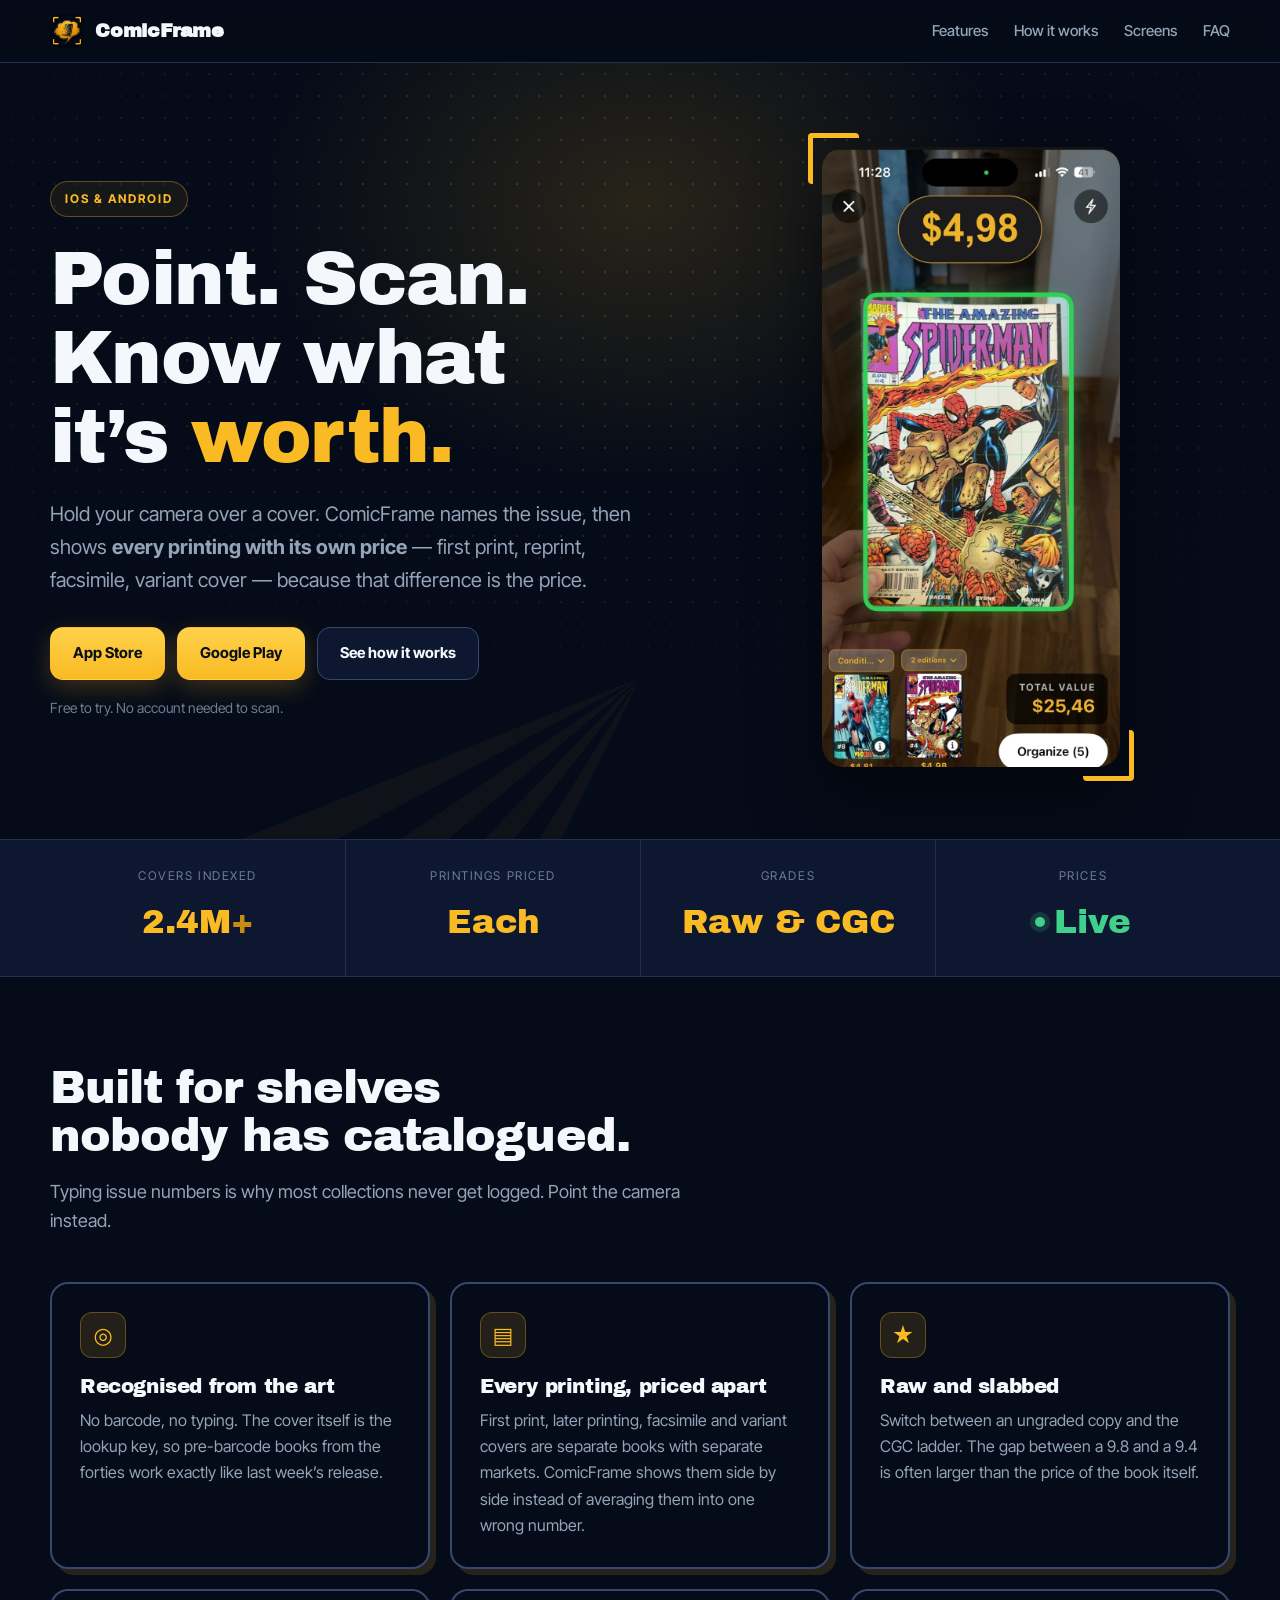
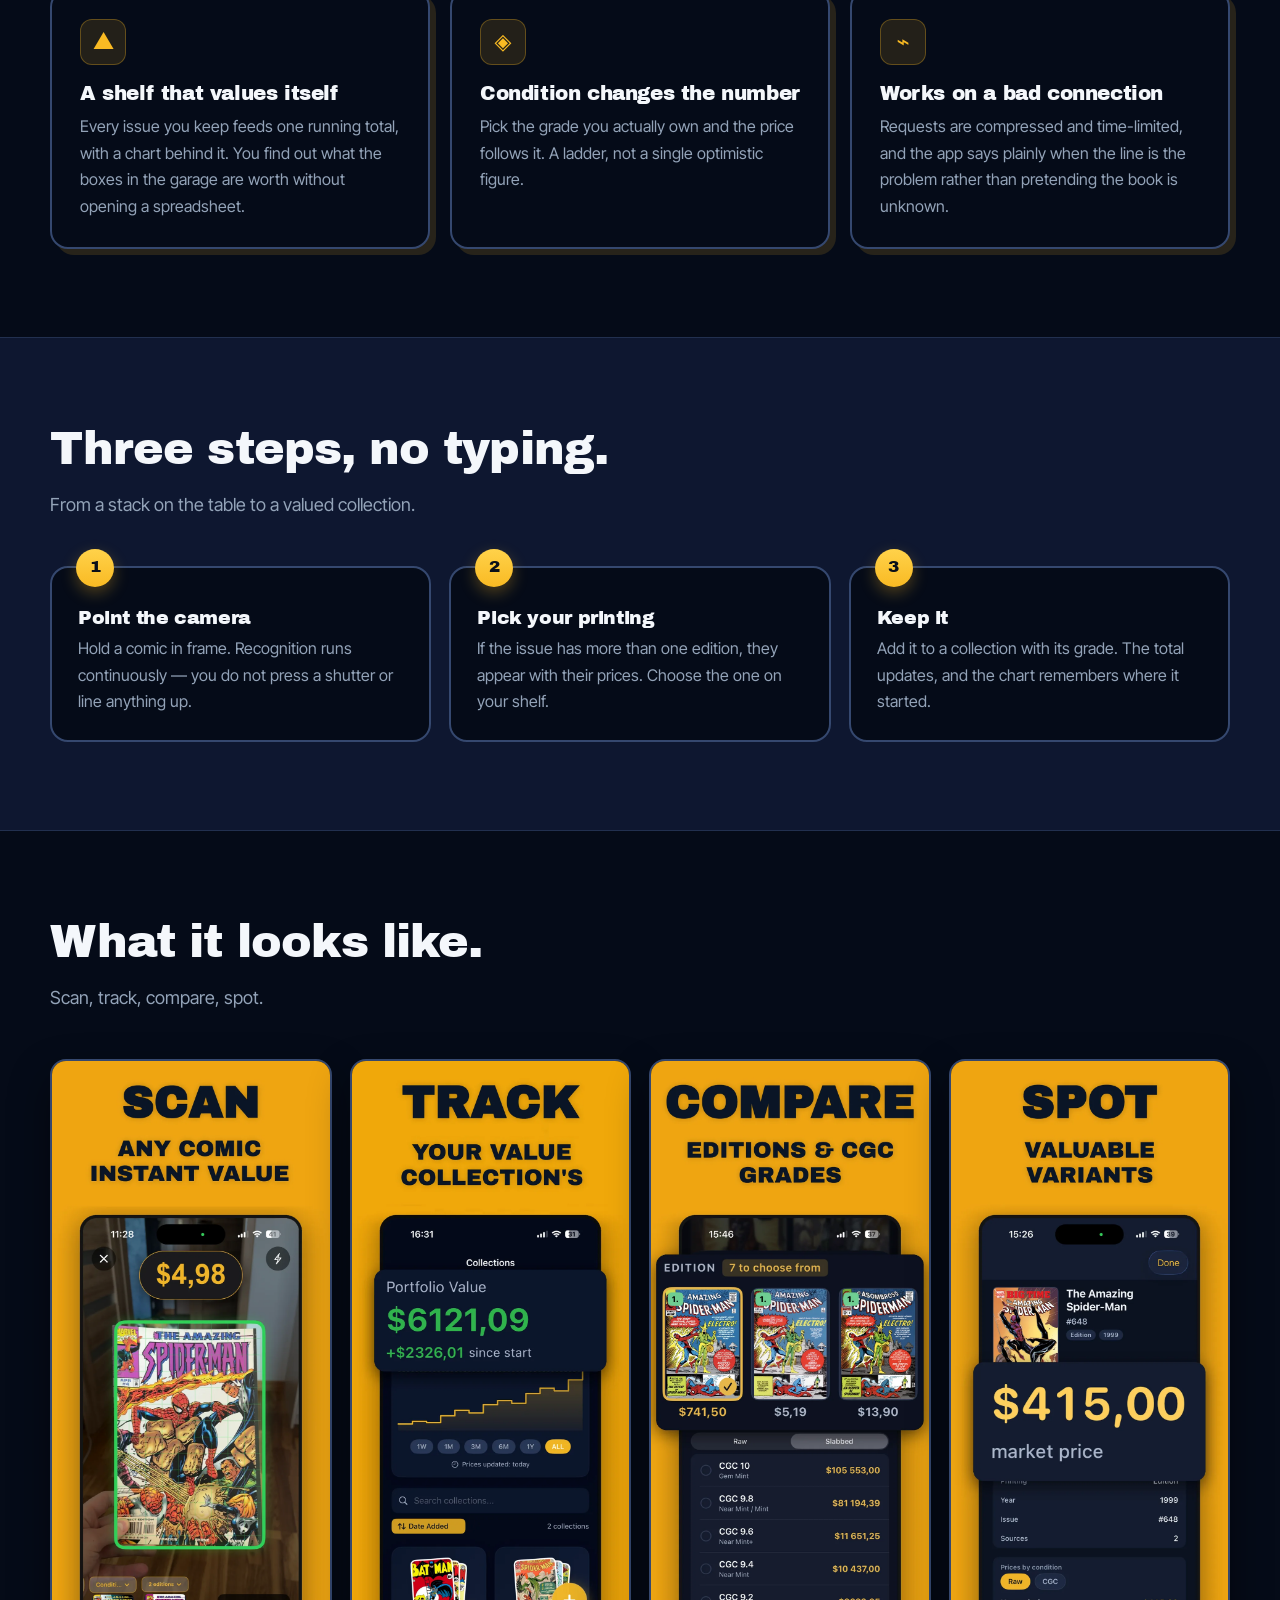
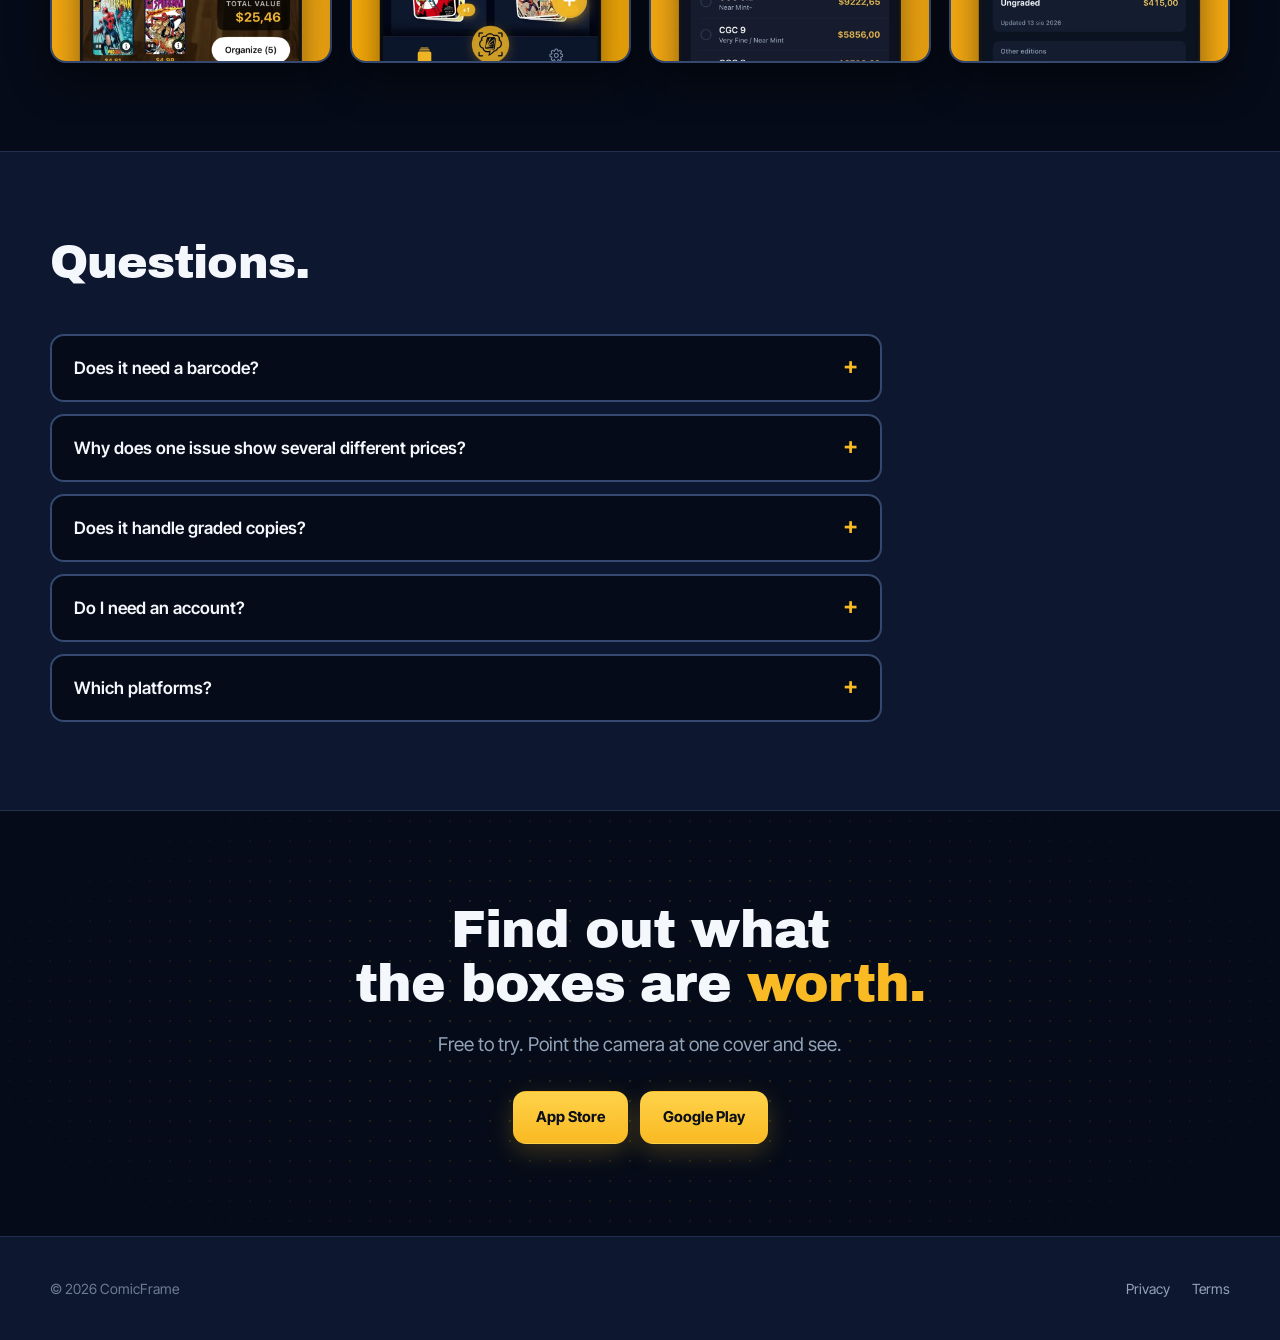
==== index.html @ e2e38753 "Add files via upload" ====
<!DOCTYPE html>
<html lang="en">
<head>
<meta charset="utf-8">
<meta name="viewport" content="width=device-width, initial-scale=1">
<title>ComicFrame — Point. Scan. Know what it&rsquo;s worth.</title>
<meta name="description" content="ComicFrame identifies a comic from its cover with your phone camera, lists every printing with its own price, prices raw and CGC-graded copies, and tracks what your collection is worth. iOS and Android.">
<meta name="theme-color" content="#050B18">

<!-- WDROŻENIE: przyjęto https://comicframe.app jako adres produkcyjny.
     Jeśli strona pójdzie pod inny adres, trzeba go podmienić w: canonical,
     og:url, og:image, twitter:image oraz w JSON-LD niżej — roboty
     społecznościowe NIE rozwiązują ścieżek względnych. -->
<link rel="canonical" href="https://comicframe.app/">

<meta property="og:type" content="website">
<meta property="og:site_name" content="ComicFrame">
<meta property="og:title" content="ComicFrame — Point. Scan. Know what it&rsquo;s worth.">
<meta property="og:description" content="Point your camera at a cover. ComicFrame names the issue, shows every printing with its own price, and tracks what your shelf is worth.">
<meta property="og:image" content="https://comicframe.app/images/og-image.png">
<meta property="og:image:width" content="1200">
<meta property="og:image:height" content="630">
<meta property="og:image:alt" content="ComicFrame — a golden comic speech bubble inside gold scanner brackets on deep navy.">
<meta property="og:url" content="https://comicframe.app/">
<meta name="twitter:card" content="summary_large_image">
<meta name="twitter:title" content="ComicFrame — Point. Scan. Know what it&rsquo;s worth.">
<meta name="twitter:description" content="Every printing priced separately. Raw and CGC. Your shelf, valued.">
<meta name="twitter:image" content="https://comicframe.app/images/og-image.png">

<link rel="icon" href="images/favicon-32.png" sizes="32x32">
<link rel="apple-touch-icon" href="images/apple-touch-icon.png">

<link rel="preconnect" href="https://fonts.googleapis.com">
<link rel="preconnect" href="https://fonts.gstatic.com" crossorigin>
<link href="https://fonts.googleapis.com/css2?family=Archivo+Black&family=Inter+Tight:wght@400;500;600;700&display=swap" rel="stylesheet">
<link rel="stylesheet" href="styles.css">

<script type="application/ld+json">
{
  "@context": "https://schema.org",
  "@type": "SoftwareApplication",
  "name": "ComicFrame",
  "operatingSystem": "iOS, Android",
  "applicationCategory": "ReferenceApplication",
  "url": "https://comicframe.app/",
  "image": "https://comicframe.app/images/og-image.png",
  "installUrl": ["https://apps.apple.com/app/id6804273611", "https://play.google.com/store/apps/details?id=com.happread.comicframe"],
  "description": "Identify a comic from its cover, see every printing priced separately, compare raw and CGC-graded values, and track what your collection is worth."
}
</script>
</head>
<body>

<a class="sr-only" href="#main">Skip to content</a>

<header class="nav" id="top">
  <div class="wrap nav__inner">
    <a class="brand" href="#top">
      <img src="images/icon.png" alt="" width="34" height="34">
      <b>ComicFrame</b>
    </a>
    <nav class="nav__links" aria-label="Sections">
      <a href="#features">Features</a>
      <a href="#how">How it works</a>
      <a href="#screens">Screens</a>
      <a href="#faq">FAQ</a>
    </nav>
  </div>
</header>

<main id="main" tabindex="-1">

  <!-- ── Hero ─────────────────────────────────────────────── -->
  <section class="hero" aria-labelledby="hero-title">
    <div class="hero__bg" aria-hidden="true">
      <span class="hero__rays"></span>
      <span class="hero__glow"></span>
      <span class="hero__dots"></span>
    </div>

    <div class="wrap hero__inner">
      <div class="hero__copy">
        <span class="eyebrow reveal">iOS &amp; Android</span>
        <h1 id="hero-title" class="reveal">Point. Scan.<br>Know what<br>it&rsquo;s <span class="gold-word">worth.</span></h1>
        <p class="hero__lead reveal">
          Hold your camera over a cover. ComicFrame names the issue, then shows
          <strong>every printing with its own price</strong> — first print, reprint,
          facsimile, variant cover — because that difference is the price.
        </p>
        <div class="stores reveal">
          <a class="btn btn--gold" href="https://apps.apple.com/app/id6804273611">App Store</a>
          <a class="btn btn--gold" href="https://play.google.com/store/apps/details?id=com.happread.comicframe">Google Play</a>
          <a class="btn btn--ghost" href="#how">See how it works</a>
        </div>
        <p class="hero__note reveal">Free to try. No account needed to scan.</p>
      </div>

      <div class="shot reveal">
        <!-- SAM TELEFON, nie grafika sklepowa. Pelny kafelek z App Store niesie
             wlasny naglowek („SCAN / ANY COMIC"), ktory obok <h1> czytalby sie
             jak drugi tytul strony. Pelne kafelki zostaja nizej, w galerii. -->
        <img src="images/hero-phone.webp" alt="ComicFrame recognising a comic cover, with its value shown above the book." width="760" height="1581" loading="eager" fetchpriority="high">
      </div>
    </div>
  </section>

  <!-- ── Pasek liczb ──────────────────────────────────────── -->
  <section class="ledger" aria-labelledby="ledger-title">
    <div class="wrap">
      <h2 class="sr-only" id="ledger-title">ComicFrame at a glance</h2>
      <dl class="ledger__grid reveal">
        <div class="ledger__cell">
          <dt class="ledger__label">Covers indexed</dt>
          <dd class="ledger__num">2.4M<em>+</em></dd>
        </div>
        <div class="ledger__cell">
          <dt class="ledger__label">Printings priced</dt>
          <dd class="ledger__num">Each</dd>
        </div>
        <div class="ledger__cell">
          <dt class="ledger__label">Grades</dt>
          <dd class="ledger__num">Raw &amp; CGC</dd>
        </div>
        <div class="ledger__cell">
          <dt class="ledger__label">Prices</dt>
          <dd class="ledger__num ledger__num--live"><span class="dot" aria-hidden="true"></span>Live</dd>
        </div>
      </dl>
    </div>
  </section>

  <!-- ── Funkcje ──────────────────────────────────────────── -->
  <section class="section" id="features" aria-labelledby="features-title">
    <div class="wrap">
      <div class="section__head reveal">
        <h2 id="features-title">Built for shelves<br>nobody has catalogued.</h2>
        <p>Typing issue numbers is why most collections never get logged. Point the camera instead.</p>
      </div>

      <div class="grid grid--3">
        <article class="panel reveal">
          <div class="panel__icon" aria-hidden="true">◎</div>
          <h3>Recognised from the art</h3>
          <p>No barcode, no typing. The cover itself is the lookup key, so pre-barcode books from the forties work exactly like last week&rsquo;s release.</p>
        </article>

        <article class="panel reveal">
          <div class="panel__icon" aria-hidden="true">▤</div>
          <h3>Every printing, priced apart</h3>
          <p>First print, later printing, facsimile and variant covers are separate books with separate markets. ComicFrame shows them side by side instead of averaging them into one wrong number.</p>
        </article>

        <article class="panel reveal">
          <div class="panel__icon" aria-hidden="true">★</div>
          <h3>Raw and slabbed</h3>
          <p>Switch between an ungraded copy and the CGC ladder. The gap between a 9.8 and a 9.4 is often larger than the price of the book itself.</p>
        </article>

        <article class="panel reveal">
          <div class="panel__icon" aria-hidden="true">▲</div>
          <h3>A shelf that values itself</h3>
          <p>Every issue you keep feeds one running total, with a chart behind it. You find out what the boxes in the garage are worth without opening a spreadsheet.</p>
        </article>

        <article class="panel reveal">
          <div class="panel__icon" aria-hidden="true">◈</div>
          <h3>Condition changes the number</h3>
          <p>Pick the grade you actually own and the price follows it. A ladder, not a single optimistic figure.</p>
        </article>

        <article class="panel reveal">
          <div class="panel__icon" aria-hidden="true">⌁</div>
          <h3>Works on a bad connection</h3>
          <p>Requests are compressed and time-limited, and the app says plainly when the line is the problem rather than pretending the book is unknown.</p>
        </article>
      </div>
    </div>
  </section>

  <!-- ── Jak to działa ────────────────────────────────────── -->
  <section class="section section--alt" id="how" aria-labelledby="how-title">
    <div class="wrap">
      <div class="section__head reveal">
        <h2 id="how-title">Three steps, no typing.</h2>
        <p>From a stack on the table to a valued collection.</p>
      </div>

      <div class="steps">
        <article class="step reveal">
          <h3>Point the camera</h3>
          <p>Hold a comic in frame. Recognition runs continuously — you do not press a shutter or line anything up.</p>
        </article>
        <article class="step reveal">
          <h3>Pick your printing</h3>
          <p>If the issue has more than one edition, they appear with their prices. Choose the one on your shelf.</p>
        </article>
        <article class="step reveal">
          <h3>Keep it</h3>
          <p>Add it to a collection with its grade. The total updates, and the chart remembers where it started.</p>
        </article>
      </div>
    </div>
  </section>

  <!-- ── Zrzuty ───────────────────────────────────────────── -->
  <section class="section" id="screens" aria-labelledby="screens-title">
    <div class="wrap">
      <div class="section__head reveal">
        <h2 id="screens-title">What it looks like.</h2>
        <p>Scan, track, compare, spot.</p>
      </div>

      <div class="shots reveal">
        <img src="images/01.webp" alt="Scanning a comic cover; the value appears above it in real time." width="900" height="1947" loading="lazy">
        <img src="images/02.webp" alt="Collection screen with total portfolio value and a chart of how it changed." width="900" height="1947" loading="lazy">
        <img src="images/03.webp" alt="Editions of one issue side by side, each with its own price, above the CGC grade ladder." width="900" height="1947" loading="lazy">
        <img src="images/04.webp" alt="Issue detail showing market price, year, issue number and prices by condition." width="900" height="1947" loading="lazy">
      </div>
    </div>
  </section>

  <!-- ── FAQ ──────────────────────────────────────────────── -->
  <section class="section section--alt" id="faq" aria-labelledby="faq-title">
    <div class="wrap">
      <div class="section__head reveal">
        <h2 id="faq-title">Questions.</h2>
      </div>

      <div class="faq reveal">
        <details>
          <summary>Does it need a barcode?</summary>
          <p>No. Recognition works from the cover art, so books printed long before barcodes existed are identified the same way as current releases.</p>
        </details>
        <details>
          <summary>Why does one issue show several different prices?</summary>
          <p>Because it is several different books. A first print, a later printing and a facsimile share the same cover art and almost nothing else — mixing them into one average is the most common way a collection gets valued wrong.</p>
        </details>
        <details>
          <summary>Does it handle graded copies?</summary>
          <p>Yes. You can switch between a raw copy and the CGC ladder, and the price follows the grade you pick rather than showing one figure for every condition.</p>
        </details>
        <details>
          <summary>Do I need an account?</summary>
          <p>Not to scan. A collection is stored so it survives reinstalling the app, but nothing stops you from opening the camera and checking a book straight away.</p>
        </details>
        <details>
          <summary>Which platforms?</summary>
          <p>iOS and Android.</p>
        </details>
      </div>
    </div>
  </section>

  <!-- ── Wezwanie końcowe ─────────────────────────────────── -->
  <section class="cta" id="get" aria-labelledby="cta-title">
    <span class="cta__dots" aria-hidden="true"></span>
    <div class="wrap cta__inner">
      <h2 id="cta-title" class="reveal">Find out what<br>the boxes are <span class="gold-word">worth.</span></h2>
      <p class="reveal">Free to try. Point the camera at one cover and see.</p>
      <div class="stores reveal">
        <a class="btn btn--gold" href="https://apps.apple.com/app/id6804273611">App Store</a>
        <a class="btn btn--gold" href="https://play.google.com/store/apps/details?id=com.happread.comicframe">Google Play</a>
      </div>
    </div>
  </section>

</main>

<footer class="footer">
  <div class="wrap footer__inner">
    <small>&copy; 2026 ComicFrame</small>
    <nav aria-label="Legal">
      <a href="privacy.html">Privacy</a>
      <a href="terms.html">Terms</a>
    </nav>
  </div>
</footer>

<script src="script.js" defer></script>
</body>
</html>
---- styles.css ----
/* ═══════════════════════════════════════════════════════════════
   ComicFrame — styles.css
   Bez frameworków, bez zależności.

   TOŻSAMOŚĆ WZIĘTA Z IKONY, nie wymyślona od nowa: granatowe tło,
   złoty akcent, rastrowe kropki i narożniki celownika. Ikona ma
   dokładnie te cztery elementy i strona ma je powtarzać, żeby
   listing w sklepie i strona wyglądały jak jedna rzecz.

   Barwy złota pobrane próbnikiem wprost z `images/icon.png`
   (#F9BA23 w dymku), nie dobrane na oko.
   ═══════════════════════════════════════════════════════════════ */

:root {
  /* Granat — trzy poziomy głębi. Tło jest niemal czarne, tak jak
     w ikonie; panele wychodzą z niego, zamiast na nim leżeć. */
  --bg: #050B18;
  --surface: #0E1730;
  --surface-hi: #16223F;
  --border: #22304F;
  --border-hi: #35486F;

  /* Złoto z ikony. `gold` to barwa dymku, `gold-hi` rozjaśnienie
     na krawędzi, `gold-lo` cień pod spodem. */
  --gold: #F9BA23;
  --gold-hi: #FFD24A;
  --gold-lo: #C88A10;
  --on-gold: #0A0F19;

  --ink: #F4F7FB;
  --muted: #93A3B8;
  --muted-dim: #6C7C93;
  --up: #3FD18B;

  --maxw: 1180px;
  --radius: 18px;

  /* Rastrowe kropki — sygnatura komiksu. Jeden gradient, używany
     wielokrotnie; trzymany w zmiennej, żeby gęstość dało się
     zmienić w jednym miejscu. */
  --halftone: radial-gradient(circle at center, rgba(249, 186, 35, .16) 1.4px, transparent 1.6px);
}

* { box-sizing: border-box; }

html { scroll-behavior: smooth; }
@media (prefers-reduced-motion: reduce) {
  html { scroll-behavior: auto; }
}

body {
  margin: 0;
  background: var(--bg);
  color: var(--ink);
  font: 400 17px/1.65 'Inter Tight', -apple-system, BlinkMacSystemFont, 'Segoe UI', system-ui, sans-serif;
  -webkit-font-smoothing: antialiased;
  overflow-x: hidden;
}

h1, h2, h3 {
  font-family: 'Archivo Black', 'Inter Tight', system-ui, sans-serif;
  font-weight: 400;
  line-height: 1.04;
  letter-spacing: -.02em;
  text-wrap: balance;
  margin: 0;
}

a { color: var(--gold); text-decoration: none; }
a:hover { color: var(--gold-hi); }

:focus-visible {
  outline: 3px solid var(--gold);
  outline-offset: 3px;
  border-radius: 6px;
}

img { max-width: 100%; height: auto; display: block; }

.wrap { width: min(100% - 40px, var(--maxw)); margin-inline: auto; }

.sr-only {
  position: absolute; width: 1px; height: 1px;
  padding: 0; margin: -1px; overflow: hidden;
  clip-path: inset(50%); white-space: nowrap;
}

.gold-word { color: var(--gold); }

/* ── Nawigacja ─────────────────────────────────────────────── */

.nav {
  position: sticky; top: 0; z-index: 50;
  background: rgba(5, 11, 24, .82);
  backdrop-filter: blur(14px);
  border-bottom: 1px solid var(--border);
}

.nav__inner {
  display: flex; align-items: center; gap: 24px;
  padding: 14px 0;
}

.brand { display: flex; align-items: center; gap: 11px; color: var(--ink); }
.brand img { width: 34px; height: 34px; border-radius: 9px; }
.brand b {
  font-family: 'Archivo Black', system-ui, sans-serif;
  font-size: 19px; letter-spacing: -.01em;
}

.nav__links { display: flex; gap: 26px; margin-left: auto; }
.nav__links a { color: var(--muted); font-size: 15px; font-weight: 500; }
.nav__links a:hover { color: var(--ink); }

@media (max-width: 780px) { .nav__links { display: none; } }

/* ── Przyciski ─────────────────────────────────────────────── */

.btn {
  display: inline-flex; align-items: center; gap: 9px;
  padding: 13px 22px;
  border-radius: 13px;
  font-weight: 700; font-size: 15px;
  border: 1px solid transparent;
  transition: transform .16s ease, box-shadow .16s ease, background .16s ease;
}

/* Tekst na złocie MUSI być ciemny. Biel na #F9BA23 daje ok. 2:1,
   czyli poniżej każdego progu czytelności. */
.btn--gold {
  background: linear-gradient(180deg, var(--gold-hi), var(--gold));
  color: var(--on-gold);
  box-shadow: 0 8px 24px rgba(249, 186, 35, .22);
}
.btn--gold:hover { color: var(--on-gold); transform: translateY(-2px); box-shadow: 0 12px 30px rgba(249, 186, 35, .3); }

.btn--ghost {
  background: var(--surface);
  border-color: var(--border-hi);
  color: var(--ink);
}
.btn--ghost:hover { color: var(--ink); background: var(--surface-hi); transform: translateY(-2px); }

.stores { display: flex; flex-wrap: wrap; gap: 12px; margin-top: 30px; }

/* ── Sekcja hero ───────────────────────────────────────────── */

.hero { position: relative; padding: 84px 0 72px; overflow: hidden; }

.hero__bg { position: absolute; inset: 0; pointer-events: none; }

/* Promienie z okładki na ikonie. Stożkowy gradient daje ten sam
   efekt co rysowane linie, ale bez pliku graficznego. */
.hero__rays {
  position: absolute; left: 50%; top: -28%;
  width: 130vmax; height: 130vmax; transform: translateX(-50%);
  background: conic-gradient(from 200deg,
    transparent 0deg 6deg, rgba(249, 186, 35, .05) 6deg 12deg,
    transparent 12deg 18deg, rgba(249, 186, 35, .05) 18deg 24deg,
    transparent 24deg 30deg, rgba(249, 186, 35, .05) 30deg 36deg,
    transparent 36deg 42deg, rgba(249, 186, 35, .05) 42deg 48deg,
    transparent 48deg 140deg);
  opacity: .8;
}

.hero__dots {
  position: absolute; inset: 0;
  background-image: var(--halftone);
  background-size: 22px 22px;
  mask-image: radial-gradient(ellipse 70% 55% at 50% 30%, #000 40%, transparent 100%);
  -webkit-mask-image: radial-gradient(ellipse 70% 55% at 50% 30%, #000 40%, transparent 100%);
}

.hero__glow {
  position: absolute; left: 50%; top: -140px;
  width: 760px; height: 560px; transform: translateX(-50%);
  background: radial-gradient(closest-side, rgba(249, 186, 35, .14), transparent);
}

.hero__inner {
  position: relative;
  display: grid; grid-template-columns: 1.08fr .92fr;
  gap: 56px; align-items: center;
}

.hero h1 { font-size: clamp(42px, 6.4vw, 76px); }

.eyebrow {
  display: inline-flex; align-items: center; gap: 9px;
  font-size: 12px; font-weight: 700; letter-spacing: .16em;
  text-transform: uppercase; color: var(--gold);
  border: 1px solid rgba(249, 186, 35, .34);
  background: rgba(249, 186, 35, .07);
  padding: 7px 14px; border-radius: 999px;
  margin-bottom: 22px;
}

.hero__lead {
  font-size: clamp(17px, 2vw, 20px);
  color: var(--muted); margin: 22px 0 0; max-width: 34em;
}

.hero__note { margin-top: 16px; font-size: 14px; color: var(--muted-dim); }

/* Telefon w hero dostaje narożniki celownika — ten sam element,
   który obramowuje ikonę. */
.shot { position: relative; }

/* Zrzut telefonu ma proporcje 1:2, wiec przy pelnej szerokosci kolumny
   urosl na dwa ekrany i wypychal wszystko ponizej. Ograniczenie WYSOKOSCI,
   nie szerokosci: przy niskim oknie kadr sam sie zwezi, zamiast wystawac. */
.shot img {
  border-radius: 22px;
  box-shadow: 0 30px 70px rgba(0, 0, 0, .55);
  max-height: min(74vh, 620px);
  width: auto;
  margin-inline: auto;
}

/* Narozniki celownika — ten sam element, ktory obramowuje ikone.
   `.shot` jest zwezone do szerokosci obrazu (`width: fit-content`),
   inaczej narozniki trzymalyby sie krawedzi KOLUMNY siatki i wisialy
   w powietrzu obok telefonu. */
.shot { width: fit-content; margin-inline: auto; }
.shot::before, .shot::after {
  content: ''; position: absolute; width: 46px; height: 46px;
  border: 5px solid var(--gold); border-radius: 4px;
}
.shot::before { top: -14px; left: -14px; border-right: 0; border-bottom: 0; }
.shot::after { bottom: -14px; right: -14px; border-left: 0; border-top: 0; }

@media (max-width: 900px) {
  .hero__inner { grid-template-columns: 1fr; gap: 44px; }
  .hero { padding-top: 56px; }
}

/* ── Pasek liczb ───────────────────────────────────────────── */

.ledger { border-block: 1px solid var(--border); background: var(--surface); }

.ledger__grid {
  display: grid; grid-template-columns: repeat(4, 1fr);
  margin: 0;
}

.ledger__cell {
  padding: 26px 20px; text-align: center;
  border-left: 1px solid var(--border);
}
.ledger__cell:first-child { border-left: 0; }

.ledger__label {
  font-size: 12px; letter-spacing: .13em; text-transform: uppercase;
  color: var(--muted-dim); margin-bottom: 8px;
}
.ledger__num {
  margin: 0;
  font-family: 'Archivo Black', system-ui, sans-serif;
  font-size: clamp(24px, 3.2vw, 34px); color: var(--gold);
  font-variant-numeric: tabular-nums;
}
.ledger__num em { font-style: normal; color: var(--gold-lo); }

.ledger__num--live { display: flex; align-items: center; justify-content: center; gap: 9px; color: var(--up); }
.dot {
  width: 10px; height: 10px; border-radius: 50%;
  background: var(--up); box-shadow: 0 0 0 5px rgba(63, 209, 139, .16);
}

@media (max-width: 700px) {
  .ledger__grid { grid-template-columns: repeat(2, 1fr); }
  .ledger__cell:nth-child(3) { border-left: 0; }
  .ledger__cell:nth-child(n+3) { border-top: 1px solid var(--border); }
}

/* ── Sekcje ────────────────────────────────────────────────── */

.section { padding: 88px 0; }
.section--alt { background: var(--surface); border-block: 1px solid var(--border); }

.section__head { max-width: 42rem; margin-bottom: 46px; }
.section__head h2 { font-size: clamp(30px, 4.4vw, 46px); }
.section__head p { color: var(--muted); font-size: 18px; margin: 16px 0 0; }

/* ── Panele (karty) ────────────────────────────────────────── */

/* PANEL KOMIKSOWY: gruby kontur i twardy cień z przesunięciem,
   jak kadr na stronie zeszytu. Zwykły miękki cień gubiłby
   związek z ikoną. */
.grid { display: grid; gap: 20px; }
.grid--3 { grid-template-columns: repeat(3, 1fr); }
.grid--2 { grid-template-columns: repeat(2, 1fr); }

.panel {
  position: relative;
  background: var(--bg);
  border: 2px solid var(--border-hi);
  border-radius: var(--radius);
  padding: 28px;
  box-shadow: 6px 6px 0 rgba(249, 186, 35, .14);
  transition: transform .18s ease, box-shadow .18s ease, border-color .18s ease;
}
.panel:hover {
  transform: translate(-2px, -2px);
  box-shadow: 10px 10px 0 rgba(249, 186, 35, .22);
  border-color: var(--gold-lo);
}

.section--alt .panel { background: var(--bg); }

.panel__icon {
  width: 46px; height: 46px; border-radius: 12px;
  display: grid; place-items: center;
  background: rgba(249, 186, 35, .12);
  border: 1px solid rgba(249, 186, 35, .3);
  color: var(--gold); font-size: 22px;
  margin-bottom: 18px;
}

.panel h3 { font-size: 20px; margin-bottom: 10px; }
.panel p { color: var(--muted); margin: 0; font-size: 16px; }

@media (max-width: 900px) { .grid--3 { grid-template-columns: 1fr; } .grid--2 { grid-template-columns: 1fr; } }

/* ── Kroki ─────────────────────────────────────────────────── */

.steps { counter-reset: krok; display: grid; gap: 18px; grid-template-columns: repeat(3, 1fr); }

.step {
  position: relative; padding: 30px 26px 26px;
  background: var(--bg);
  border: 2px solid var(--border-hi); border-radius: var(--radius);
}
.step::before {
  counter-increment: krok; content: counter(krok);
  position: absolute; top: -19px; left: 24px;
  width: 38px; height: 38px; border-radius: 50%;
  display: grid; place-items: center;
  background: linear-gradient(180deg, var(--gold-hi), var(--gold));
  color: var(--on-gold);
  font-family: 'Archivo Black', system-ui, sans-serif; font-size: 17px;
  box-shadow: 0 6px 16px rgba(249, 186, 35, .3);
}
.step h3 { font-size: 19px; margin: 10px 0 8px; }
.step p { color: var(--muted); margin: 0; font-size: 16px; }

@media (max-width: 900px) { .steps { grid-template-columns: 1fr; } }

/* ── Galeria zrzutów ───────────────────────────────────────── */

.shots {
  display: grid; grid-template-columns: repeat(4, 1fr); gap: 18px;
}
.shots img {
  border-radius: 16px;
  border: 2px solid var(--border-hi);
  box-shadow: 0 18px 40px rgba(0, 0, 0, .45);
}

@media (max-width: 980px) { .shots { grid-template-columns: repeat(2, 1fr); } }

/* ── FAQ ───────────────────────────────────────────────────── */

.faq { display: grid; gap: 12px; max-width: 52rem; }

.faq details {
  background: var(--bg);
  border: 2px solid var(--border-hi); border-radius: 14px;
  padding: 18px 22px;
}
.faq summary {
  cursor: pointer; font-weight: 600; font-size: 17px;
  list-style: none; display: flex; justify-content: space-between; gap: 18px;
}
.faq summary::-webkit-details-marker { display: none; }
.faq summary::after { content: '+'; color: var(--gold); font-size: 24px; line-height: 1; }
.faq details[open] summary::after { content: '−'; }
.faq p { color: var(--muted); margin: 14px 0 0; font-size: 16px; }

/* ── Wezwanie końcowe ──────────────────────────────────────── */

.cta { position: relative; padding: 92px 0; overflow: hidden; text-align: center; }
.cta__dots {
  position: absolute; inset: 0;
  background-image: var(--halftone); background-size: 20px 20px;
  mask-image: radial-gradient(ellipse 60% 70% at 50% 50%, #000 30%, transparent 100%);
  -webkit-mask-image: radial-gradient(ellipse 60% 70% at 50% 50%, #000 30%, transparent 100%);
}
.cta__inner { position: relative; }
.cta h2 { font-size: clamp(30px, 5vw, 52px); }
.cta p { color: var(--muted); font-size: 19px; margin: 18px auto 0; max-width: 34em; }
.cta .stores { justify-content: center; }

/* ── Stopka ────────────────────────────────────────────────── */

.footer { border-top: 1px solid var(--border); padding: 40px 0; background: var(--surface); }
.footer__inner { display: flex; flex-wrap: wrap; gap: 20px; align-items: center; justify-content: space-between; }
.footer small { color: var(--muted-dim); font-size: 14px; }
.footer nav { display: flex; gap: 22px; }
.footer nav a { color: var(--muted); font-size: 14px; }
.footer nav a:hover { color: var(--ink); }

/* ── Odsłanianie przy przewijaniu ──────────────────────────── */

/* Stan ukryty istnieje TYLKO gdy JavaScript dodał `html.motion`.
   Bez skryptu wszystko jest widoczne od razu — animacja nie może
   decydować o tym, czy treść w ogóle się pokaże. */
.motion .reveal { opacity: 0; transform: translateY(18px); }
.motion .reveal.is-in {
  opacity: 1; transform: none;
  transition: opacity .6s ease, transform .6s cubic-bezier(.22, 1, .36, 1);
}

@media (prefers-reduced-motion: reduce) {
  .motion .reveal { opacity: 1; transform: none; }
  .panel:hover, .btn:hover { transform: none; }
}

/* ── Strony prawne ─────────────────────────────────────────── */

.legal { padding: 64px 0 88px; }
.legal h1 { font-size: clamp(32px, 5vw, 46px); margin-bottom: 10px; }
.legal .updated { color: var(--muted-dim); font-size: 14px; margin-bottom: 40px; }
.legal h2 { font-size: 22px; margin: 38px 0 12px; }
.legal p, .legal li { color: var(--muted); font-size: 16px; }
.legal ul { padding-left: 20px; }
.legal a { text-decoration: underline; }
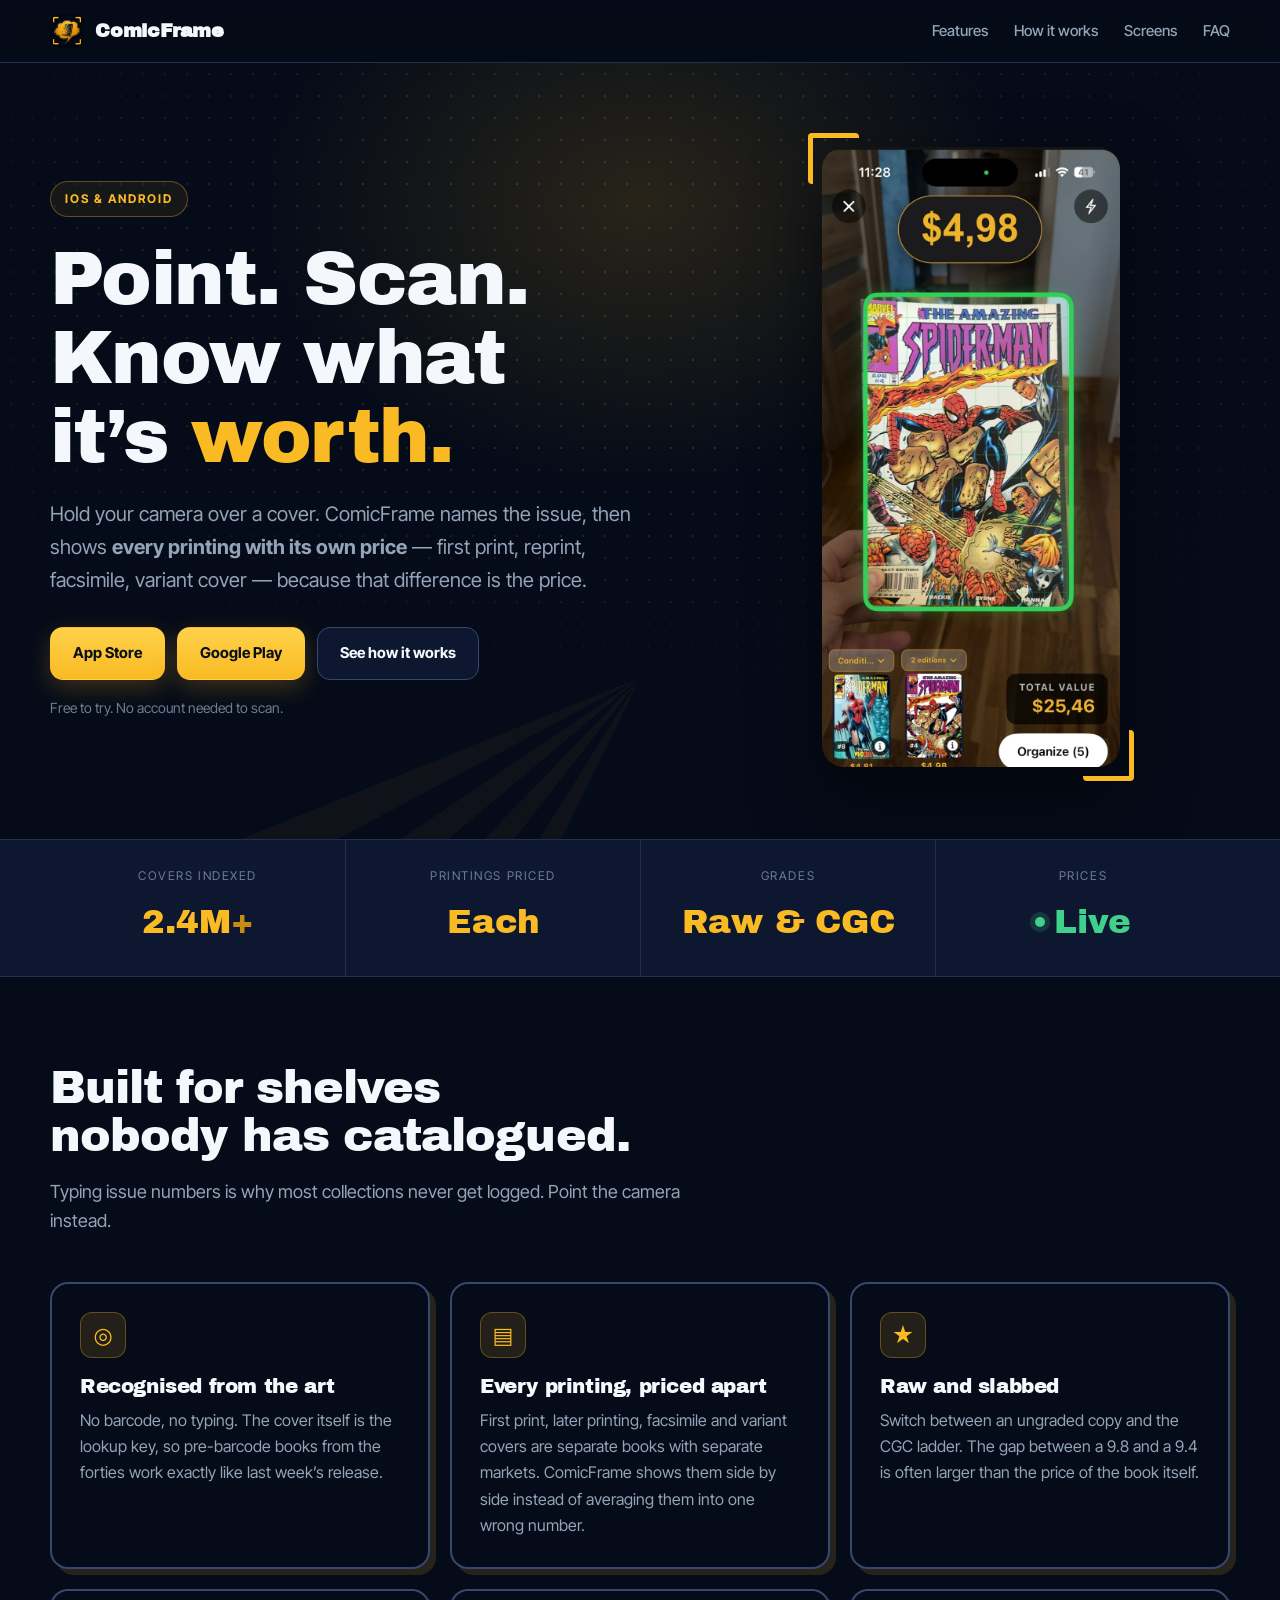
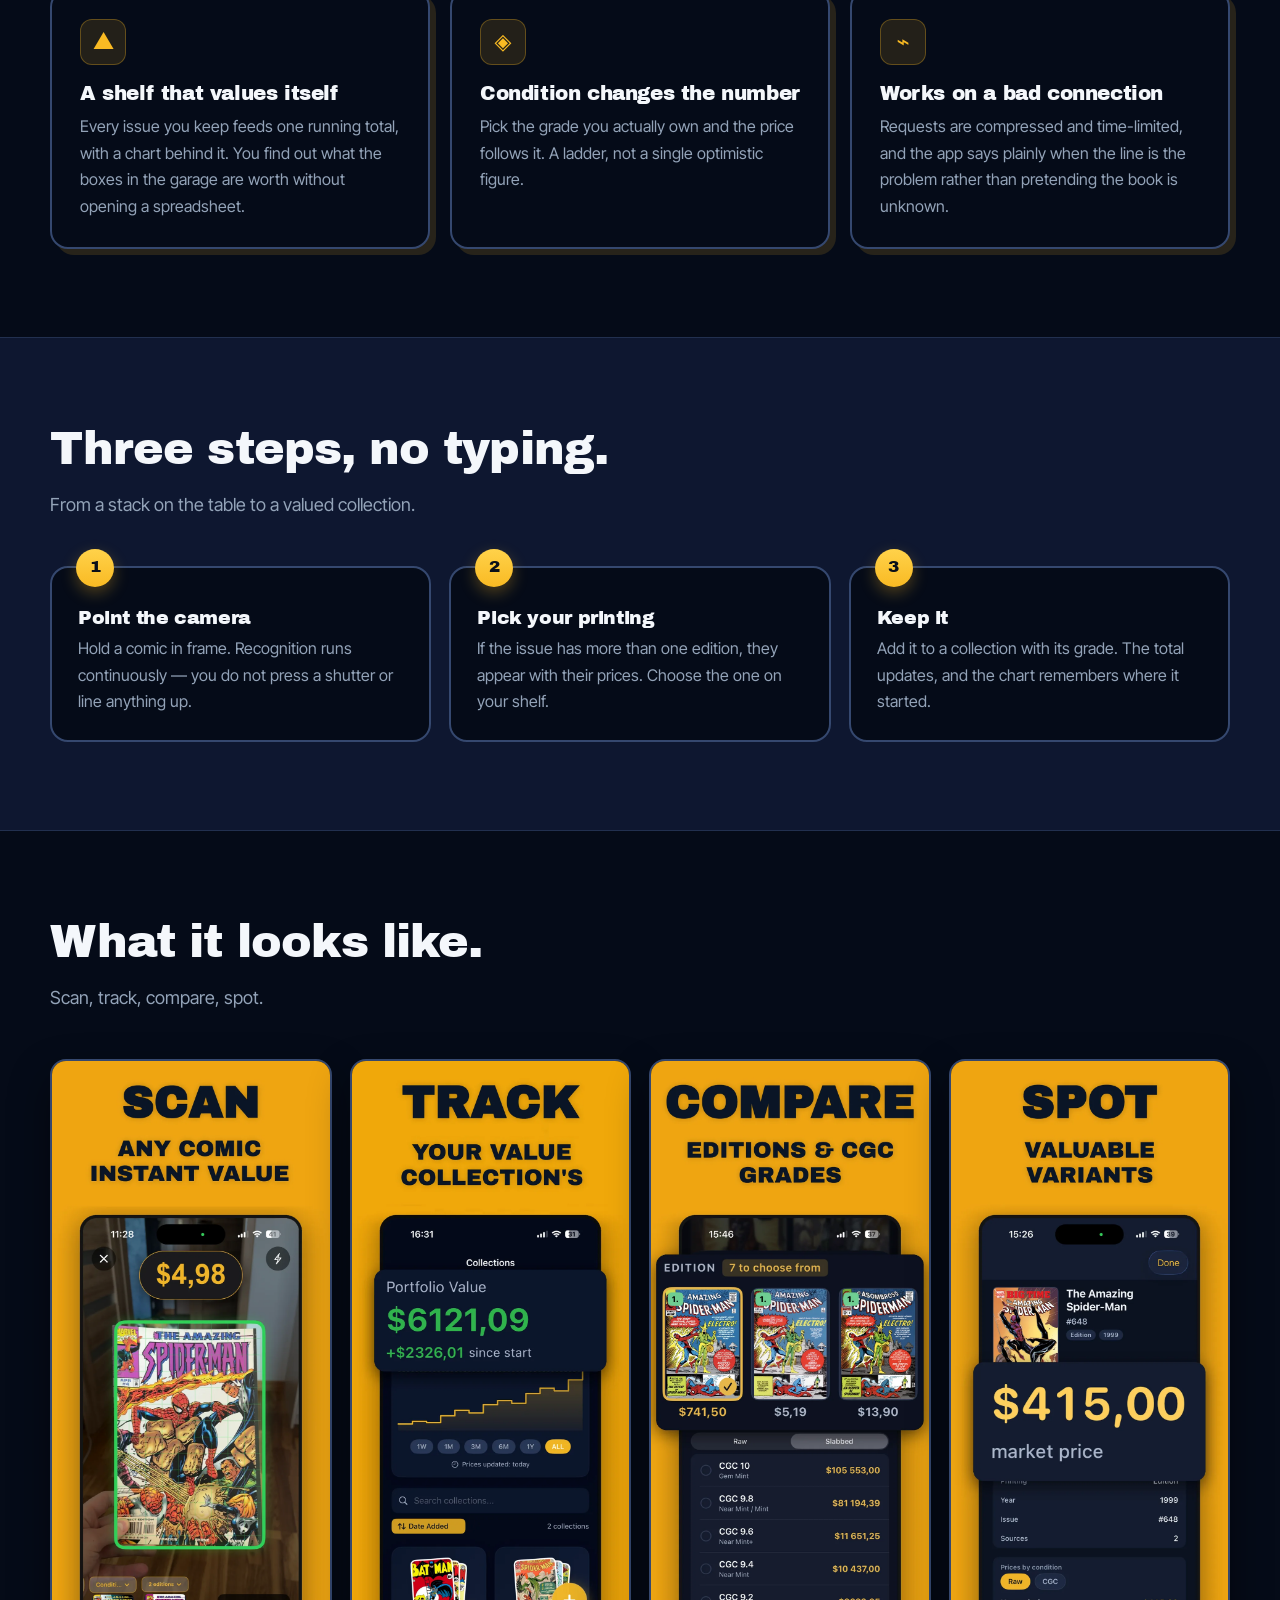
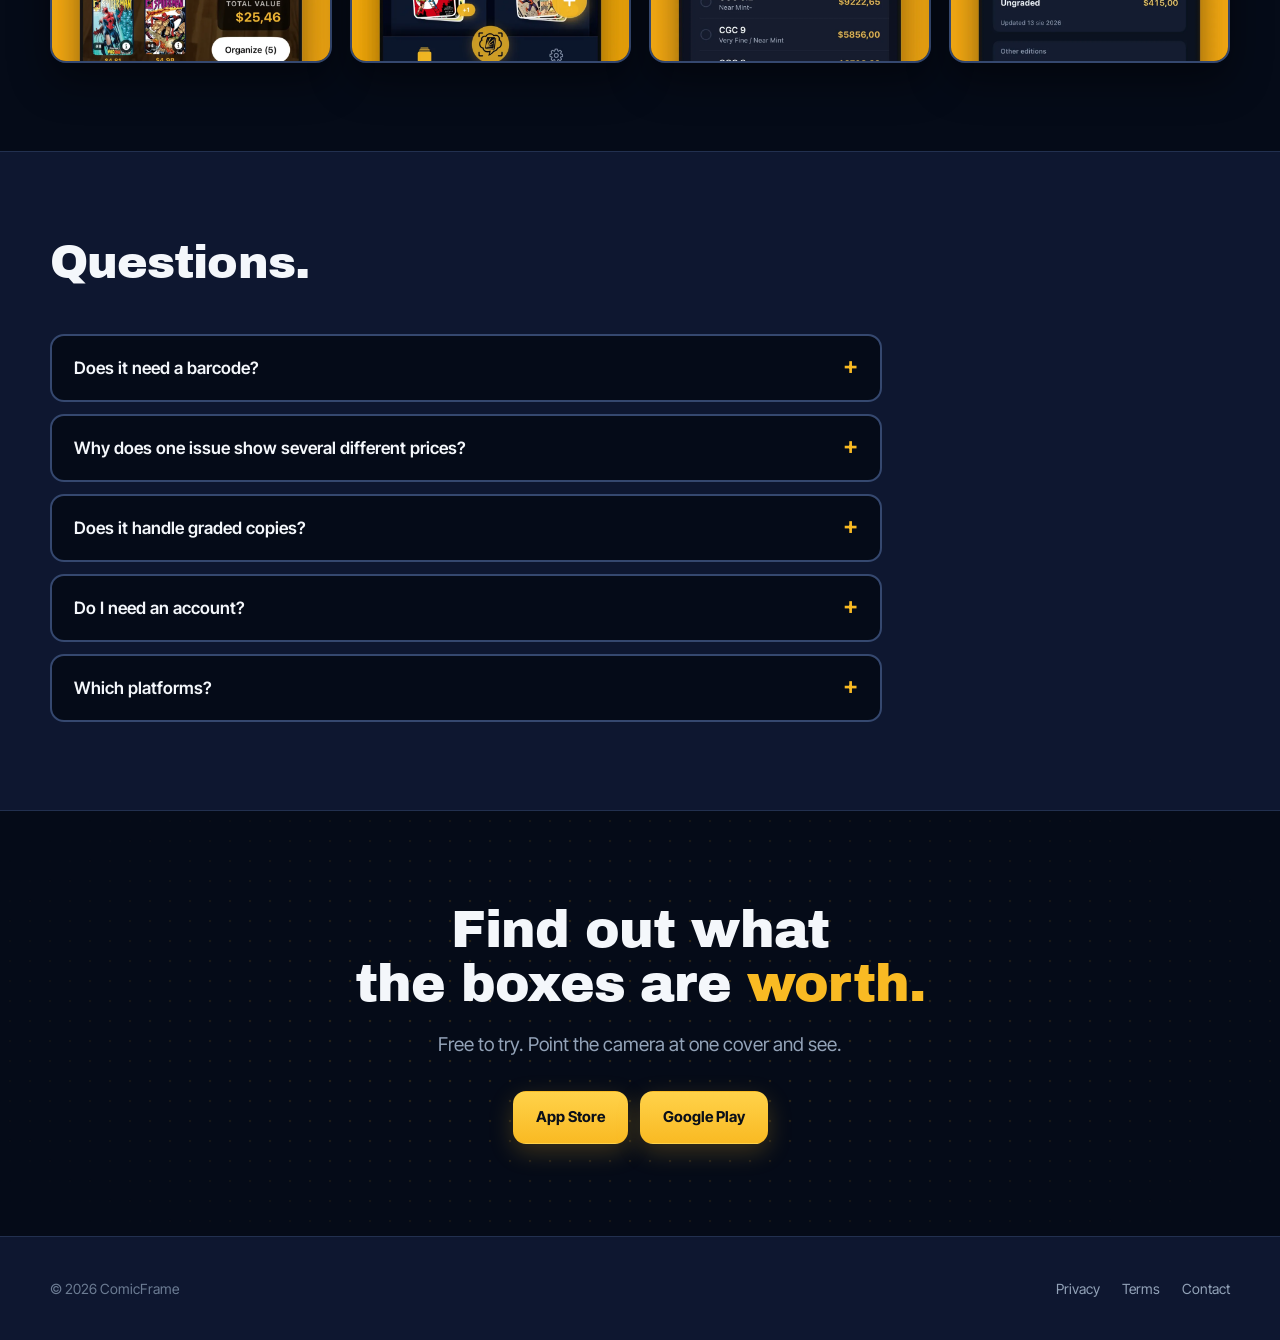
==== commit f11aa78f: "Update canonical and Open Graph URLs to new domain" ====
--- a/index.html
+++ b/index.html
@@ -7,25 +7,25 @@
 <meta name="description" content="ComicFrame identifies a comic from its cover with your phone camera, lists every printing with its own price, prices raw and CGC-graded copies, and tracks what your collection is worth. iOS and Android.">
 <meta name="theme-color" content="#050B18">
 
-<!-- WDROŻENIE: przyjęto https://comicframe.app jako adres produkcyjny.
+<!-- WDROŻENIE: przyjęto https://comicframe.happread.com jako adres produkcyjny.
      Jeśli strona pójdzie pod inny adres, trzeba go podmienić w: canonical,
      og:url, og:image, twitter:image oraz w JSON-LD niżej — roboty
      społecznościowe NIE rozwiązują ścieżek względnych. -->
-<link rel="canonical" href="https://comicframe.app/">
+<link rel="canonical" href="https://comicframe.happread.com/">
 
 <meta property="og:type" content="website">
 <meta property="og:site_name" content="ComicFrame">
 <meta property="og:title" content="ComicFrame — Point. Scan. Know what it&rsquo;s worth.">
 <meta property="og:description" content="Point your camera at a cover. ComicFrame names the issue, shows every printing with its own price, and tracks what your shelf is worth.">
-<meta property="og:image" content="https://comicframe.app/images/og-image.png">
+<meta property="og:image" content="https://comicframe.happread.com/images/og-image.png">
 <meta property="og:image:width" content="1200">
 <meta property="og:image:height" content="630">
 <meta property="og:image:alt" content="ComicFrame — a golden comic speech bubble inside gold scanner brackets on deep navy.">
-<meta property="og:url" content="https://comicframe.app/">
+<meta property="og:url" content="https://comicframe.happread.com/">
 <meta name="twitter:card" content="summary_large_image">
 <meta name="twitter:title" content="ComicFrame — Point. Scan. Know what it&rsquo;s worth.">
 <meta name="twitter:description" content="Every printing priced separately. Raw and CGC. Your shelf, valued.">
-<meta name="twitter:image" content="https://comicframe.app/images/og-image.png">
+<meta name="twitter:image" content="https://comicframe.happread.com/images/og-image.png">
 
 <link rel="icon" href="images/favicon-32.png" sizes="32x32">
 <link rel="apple-touch-icon" href="images/apple-touch-icon.png">
@@ -42,8 +42,8 @@
   "name": "ComicFrame",
   "operatingSystem": "iOS, Android",
   "applicationCategory": "ReferenceApplication",
-  "url": "https://comicframe.app/",
-  "image": "https://comicframe.app/images/og-image.png",
+  "url": "https://comicframe.happread.com/",
+  "image": "https://comicframe.happread.com/images/og-image.png",
   "installUrl": ["https://apps.apple.com/app/id6804273611", "https://play.google.com/store/apps/details?id=com.happread.comicframe"],
   "description": "Identify a comic from its cover, see every printing priced separately, compare raw and CGC-graded values, and track what your collection is worth."
 }
@@ -272,6 +272,7 @@
     <nav aria-label="Legal">
       <a href="privacy.html">Privacy</a>
       <a href="terms.html">Terms</a>
+      <a href="mailto:admhappread@gmail.com">Contact</a>
     </nav>
   </div>
 </footer>
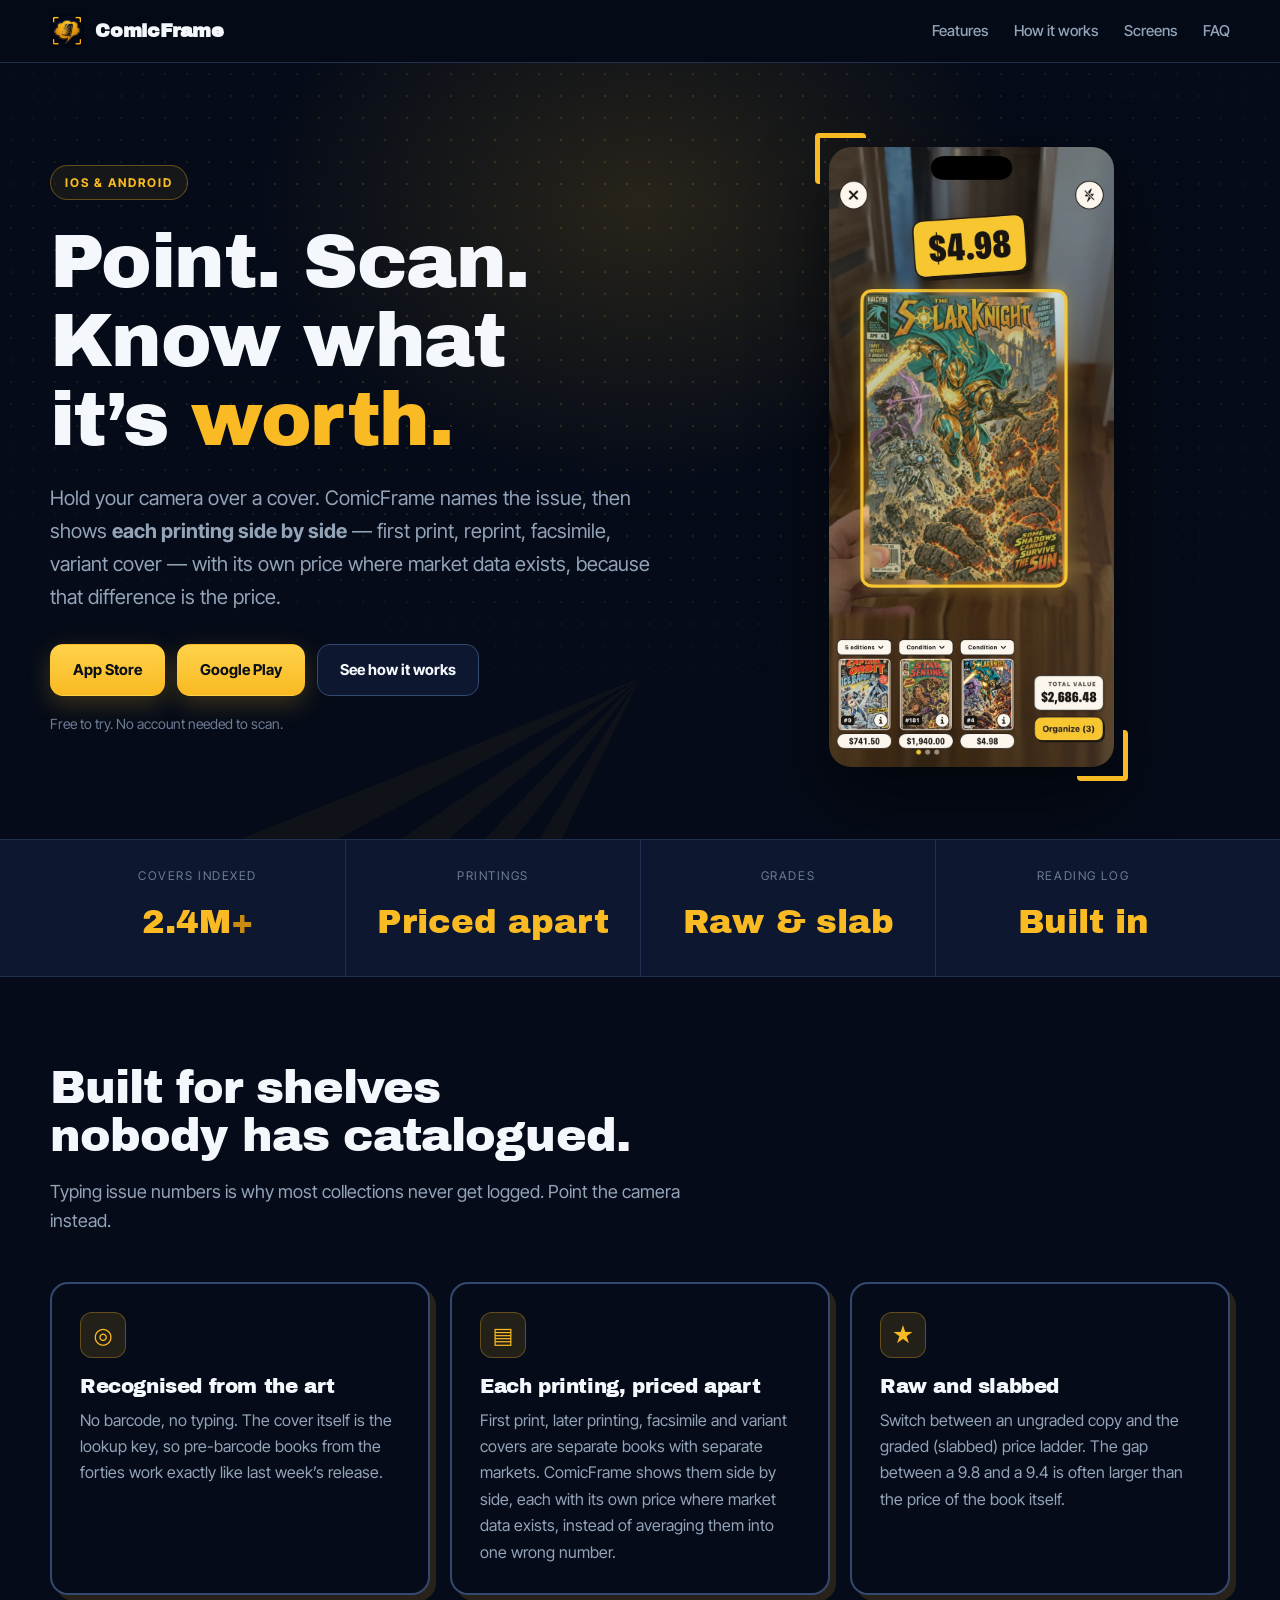
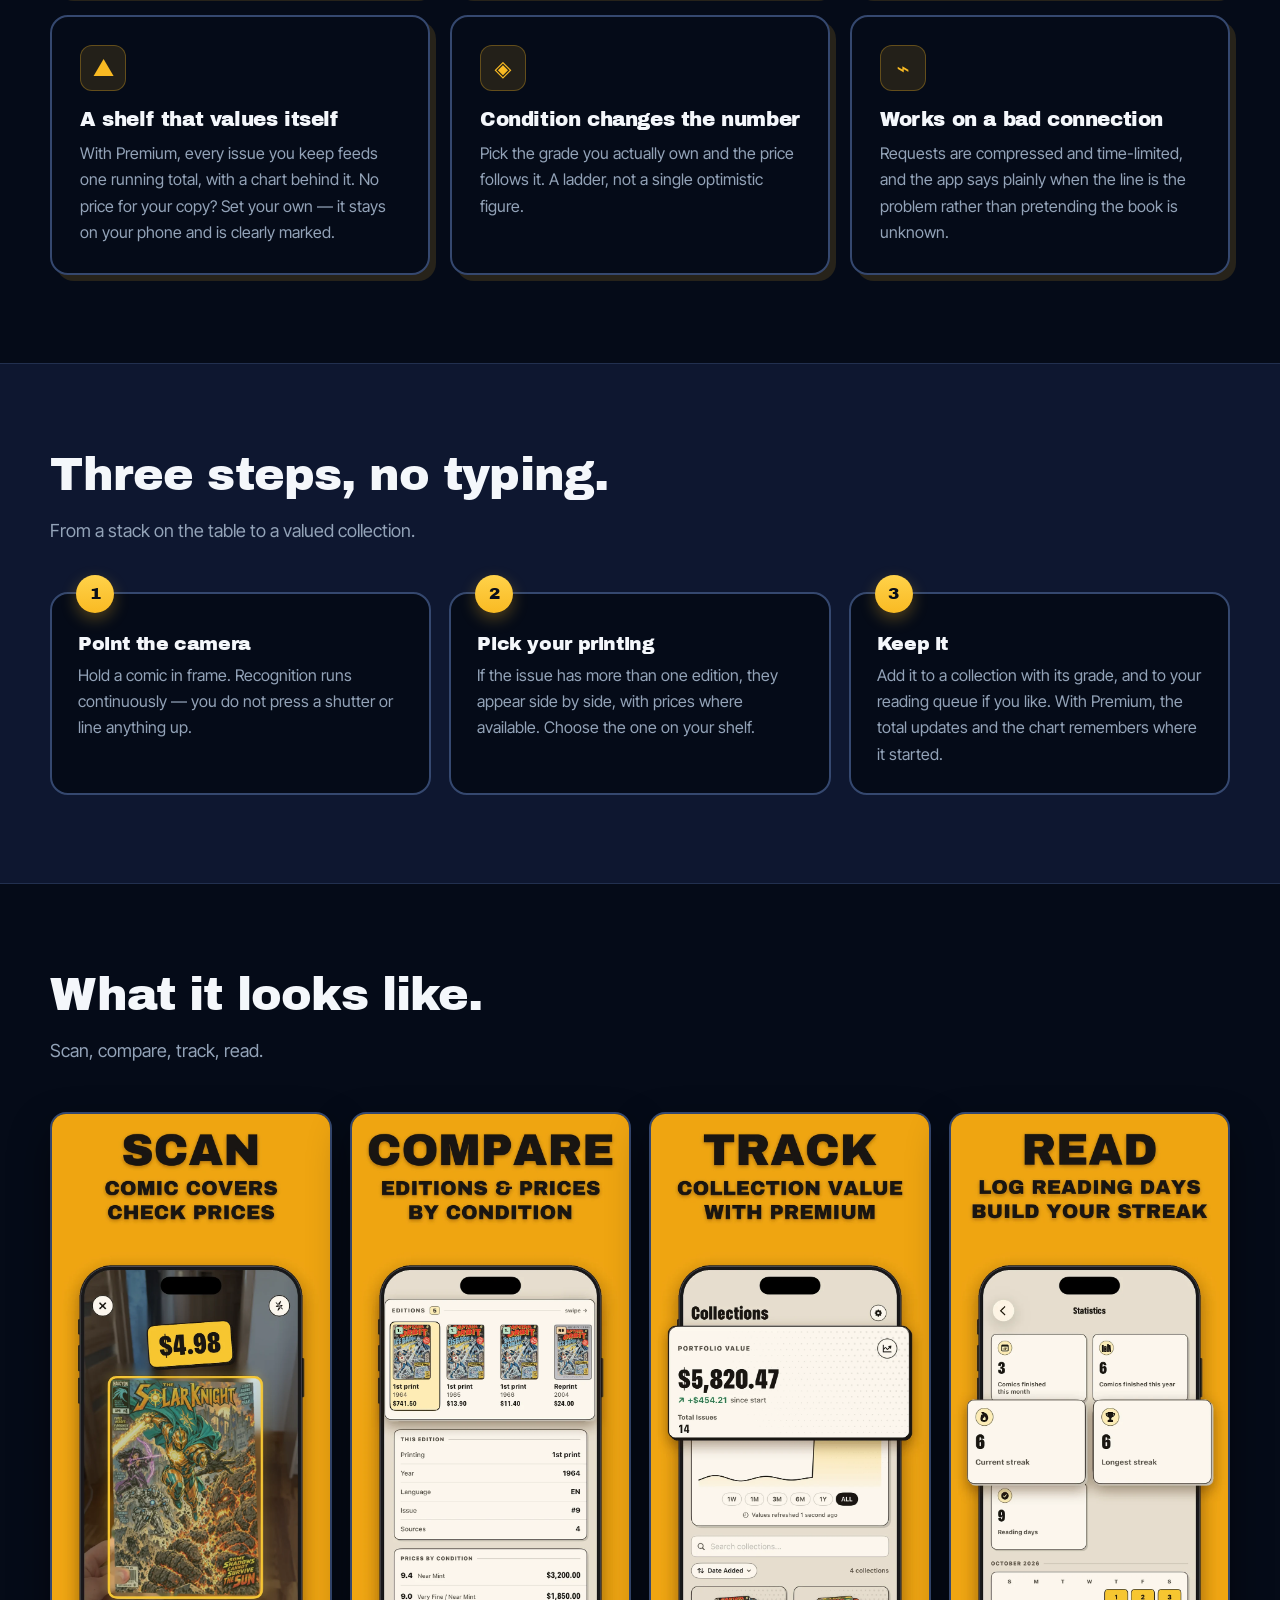
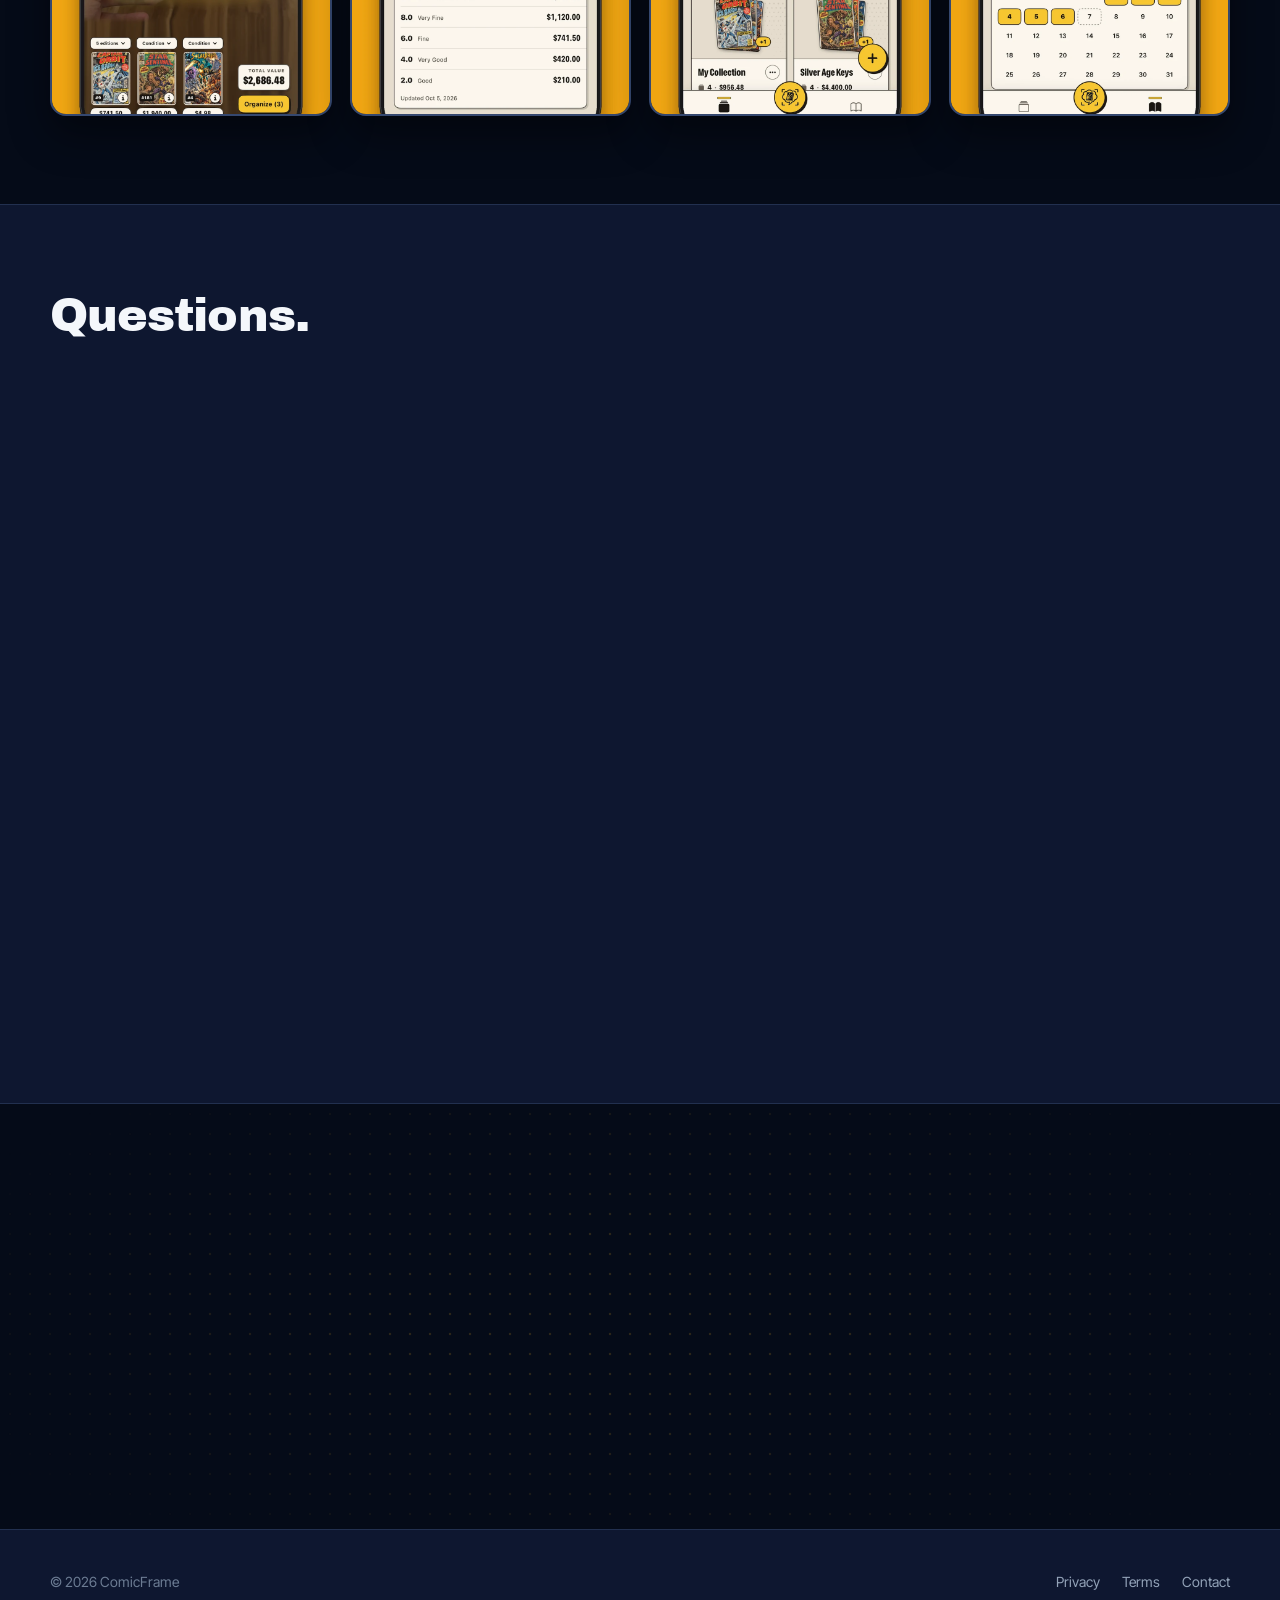
==== commit bb642dad: "Update app descriptions and privacy policy details Revised the app's meta descriptions in index.html" ====
--- a/index.html
+++ b/index.html
@@ -4,7 +4,7 @@
 <meta charset="utf-8">
 <meta name="viewport" content="width=device-width, initial-scale=1">
 <title>ComicFrame — Point. Scan. Know what it&rsquo;s worth.</title>
-<meta name="description" content="ComicFrame identifies a comic from its cover with your phone camera, lists every printing with its own price, prices raw and CGC-graded copies, and tracks what your collection is worth. iOS and Android.">
+<meta name="description" content="ComicFrame identifies a comic from its cover with your phone camera, shows its editions and printings with their prices where available, compares raw and graded values, tracks what your collection is worth and keeps a reading log. iOS and Android.">
 <meta name="theme-color" content="#050B18">
 
 <!-- WDROŻENIE: przyjęto https://comicframe.happread.com jako adres produkcyjny.
@@ -16,7 +16,7 @@
 <meta property="og:type" content="website">
 <meta property="og:site_name" content="ComicFrame">
 <meta property="og:title" content="ComicFrame — Point. Scan. Know what it&rsquo;s worth.">
-<meta property="og:description" content="Point your camera at a cover. ComicFrame names the issue, shows every printing with its own price, and tracks what your shelf is worth.">
+<meta property="og:description" content="Point your camera at a cover. ComicFrame names the issue, shows its printings side by side with prices where available, and tracks what your shelf is worth.">
 <meta property="og:image" content="https://comicframe.happread.com/images/og-image.png">
 <meta property="og:image:width" content="1200">
 <meta property="og:image:height" content="630">
@@ -24,7 +24,7 @@
 <meta property="og:url" content="https://comicframe.happread.com/">
 <meta name="twitter:card" content="summary_large_image">
 <meta name="twitter:title" content="ComicFrame — Point. Scan. Know what it&rsquo;s worth.">
-<meta name="twitter:description" content="Every printing priced separately. Raw and CGC. Your shelf, valued.">
+<meta name="twitter:description" content="Printings priced separately. Raw and graded. Your shelf, valued.">
 <meta name="twitter:image" content="https://comicframe.happread.com/images/og-image.png">
 
 <link rel="icon" href="images/favicon-32.png" sizes="32x32">
@@ -45,7 +45,7 @@
   "url": "https://comicframe.happread.com/",
   "image": "https://comicframe.happread.com/images/og-image.png",
   "installUrl": ["https://apps.apple.com/app/id6804273611", "https://play.google.com/store/apps/details?id=com.happread.comicframe"],
-  "description": "Identify a comic from its cover, see every printing priced separately, compare raw and CGC-graded values, and track what your collection is worth."
+  "description": "Identify a comic from its cover, see its printings priced separately where price data exists, compare raw and graded values, track what your collection is worth and keep a reading log."
 }
 </script>
 </head>
@@ -84,8 +84,9 @@
         <h1 id="hero-title" class="reveal">Point. Scan.<br>Know what<br>it&rsquo;s <span class="gold-word">worth.</span></h1>
         <p class="hero__lead reveal">
           Hold your camera over a cover. ComicFrame names the issue, then shows
-          <strong>every printing with its own price</strong> — first print, reprint,
-          facsimile, variant cover — because that difference is the price.
+          <strong>each printing side by side</strong> — first print, reprint,
+          facsimile, variant cover — with its own price where market data exists,
+          because that difference is the price.
         </p>
         <div class="stores reveal">
           <a class="btn btn--gold" href="https://apps.apple.com/app/id6804273611">App Store</a>
@@ -97,9 +98,9 @@
 
       <div class="shot reveal">
         <!-- SAM TELEFON, nie grafika sklepowa. Pelny kafelek z App Store niesie
-             wlasny naglowek („SCAN / ANY COMIC"), ktory obok <h1> czytalby sie
+             wlasny naglowek („SCAN / COMIC COVERS"), ktory obok <h1> czytalby sie
              jak drugi tytul strony. Pelne kafelki zostaja nizej, w galerii. -->
-        <img src="images/hero-phone.webp" alt="ComicFrame recognising a comic cover, with its value shown above the book." width="760" height="1581" loading="eager" fetchpriority="high">
+        <img src="images/hero-phone.webp" alt="ComicFrame recognising a comic cover, with its price shown above the book." width="760" height="1651" loading="eager" fetchpriority="high">
       </div>
     </div>
   </section>
@@ -114,16 +115,16 @@
           <dd class="ledger__num">2.4M<em>+</em></dd>
         </div>
         <div class="ledger__cell">
-          <dt class="ledger__label">Printings priced</dt>
-          <dd class="ledger__num">Each</dd>
+          <dt class="ledger__label">Printings</dt>
+          <dd class="ledger__num">Priced apart</dd>
         </div>
         <div class="ledger__cell">
           <dt class="ledger__label">Grades</dt>
-          <dd class="ledger__num">Raw &amp; CGC</dd>
-        </div>
-        <div class="ledger__cell">
-          <dt class="ledger__label">Prices</dt>
-          <dd class="ledger__num ledger__num--live"><span class="dot" aria-hidden="true"></span>Live</dd>
+          <dd class="ledger__num">Raw &amp; slab</dd>
+        </div>
+        <div class="ledger__cell">
+          <dt class="ledger__label">Reading log</dt>
+          <dd class="ledger__num">Built in</dd>
         </div>
       </dl>
     </div>
@@ -146,20 +147,20 @@
 
         <article class="panel reveal">
           <div class="panel__icon" aria-hidden="true">▤</div>
-          <h3>Every printing, priced apart</h3>
-          <p>First print, later printing, facsimile and variant covers are separate books with separate markets. ComicFrame shows them side by side instead of averaging them into one wrong number.</p>
+          <h3>Each printing, priced apart</h3>
+          <p>First print, later printing, facsimile and variant covers are separate books with separate markets. ComicFrame shows them side by side, each with its own price where market data exists, instead of averaging them into one wrong number.</p>
         </article>
 
         <article class="panel reveal">
           <div class="panel__icon" aria-hidden="true">★</div>
           <h3>Raw and slabbed</h3>
-          <p>Switch between an ungraded copy and the CGC ladder. The gap between a 9.8 and a 9.4 is often larger than the price of the book itself.</p>
+          <p>Switch between an ungraded copy and the graded (slabbed) price ladder. The gap between a 9.8 and a 9.4 is often larger than the price of the book itself.</p>
         </article>
 
         <article class="panel reveal">
           <div class="panel__icon" aria-hidden="true">▲</div>
           <h3>A shelf that values itself</h3>
-          <p>Every issue you keep feeds one running total, with a chart behind it. You find out what the boxes in the garage are worth without opening a spreadsheet.</p>
+          <p>With Premium, every issue you keep feeds one running total, with a chart behind it. No price for your copy? Set your own — it stays on your phone and is clearly marked.</p>
         </article>
 
         <article class="panel reveal">
@@ -192,11 +193,11 @@
         </article>
         <article class="step reveal">
           <h3>Pick your printing</h3>
-          <p>If the issue has more than one edition, they appear with their prices. Choose the one on your shelf.</p>
+          <p>If the issue has more than one edition, they appear side by side, with prices where available. Choose the one on your shelf.</p>
         </article>
         <article class="step reveal">
           <h3>Keep it</h3>
-          <p>Add it to a collection with its grade. The total updates, and the chart remembers where it started.</p>
+          <p>Add it to a collection with its grade, and to your reading queue if you like. With Premium, the total updates and the chart remembers where it started.</p>
         </article>
       </div>
     </div>
@@ -207,14 +208,14 @@
     <div class="wrap">
       <div class="section__head reveal">
         <h2 id="screens-title">What it looks like.</h2>
-        <p>Scan, track, compare, spot.</p>
+        <p>Scan, compare, track, read.</p>
       </div>
 
       <div class="shots reveal">
-        <img src="images/01.webp" alt="Scanning a comic cover; the value appears above it in real time." width="900" height="1947" loading="lazy">
-        <img src="images/02.webp" alt="Collection screen with total portfolio value and a chart of how it changed." width="900" height="1947" loading="lazy">
-        <img src="images/03.webp" alt="Editions of one issue side by side, each with its own price, above the CGC grade ladder." width="900" height="1947" loading="lazy">
-        <img src="images/04.webp" alt="Issue detail showing market price, year, issue number and prices by condition." width="900" height="1947" loading="lazy">
+        <img src="images/01.webp" alt="Scanning a comic cover; the price appears above it." width="900" height="1947" loading="lazy">
+        <img src="images/02.webp" alt="Editions of one issue side by side with their prices, and prices by condition." width="900" height="1947" loading="lazy">
+        <img src="images/03.webp" alt="Collections screen with the portfolio value and its chart, a Premium feature." width="900" height="1947" loading="lazy">
+        <img src="images/04.webp" alt="Reading statistics with reading days, streaks and a monthly calendar." width="900" height="1947" loading="lazy">
       </div>
     </div>
   </section>
@@ -237,11 +238,23 @@
         </details>
         <details>
           <summary>Does it handle graded copies?</summary>
-          <p>Yes. You can switch between a raw copy and the CGC ladder, and the price follows the grade you pick rather than showing one figure for every condition.</p>
+          <p>Yes. You can switch between a raw copy and the graded (slabbed) ladder, and the price follows the grade you pick rather than showing one figure for every condition.</p>
         </details>
         <details>
           <summary>Do I need an account?</summary>
           <p>Not to scan. A collection is stored so it survives reinstalling the app, but nothing stops you from opening the camera and checking a book straight away.</p>
+        </details>
+        <details>
+          <summary>Can I keep track of what I read?</summary>
+          <p>Yes. The Reading tab keeps an Up next queue, the days you read, your streak, star ratings and notes. Your reading log stays on your phone and is never sent to our server.</p>
+        </details>
+        <details>
+          <summary>What if a comic has no price?</summary>
+          <p>Not every issue has price data. You can set your own price for any comic in your collection; it is clearly marked as yours, counts in your totals and stays on your phone.</p>
+        </details>
+        <details>
+          <summary>What is free and what is Premium?</summary>
+          <p>Scanning, a daily allowance of scans with prices, one collection and the reading log are free. Premium adds unlimited scans with prices, unlimited collections, the total value of your collections with its chart, and export of your collections and reading log.</p>
         </details>
         <details>
           <summary>Which platforms?</summary>
